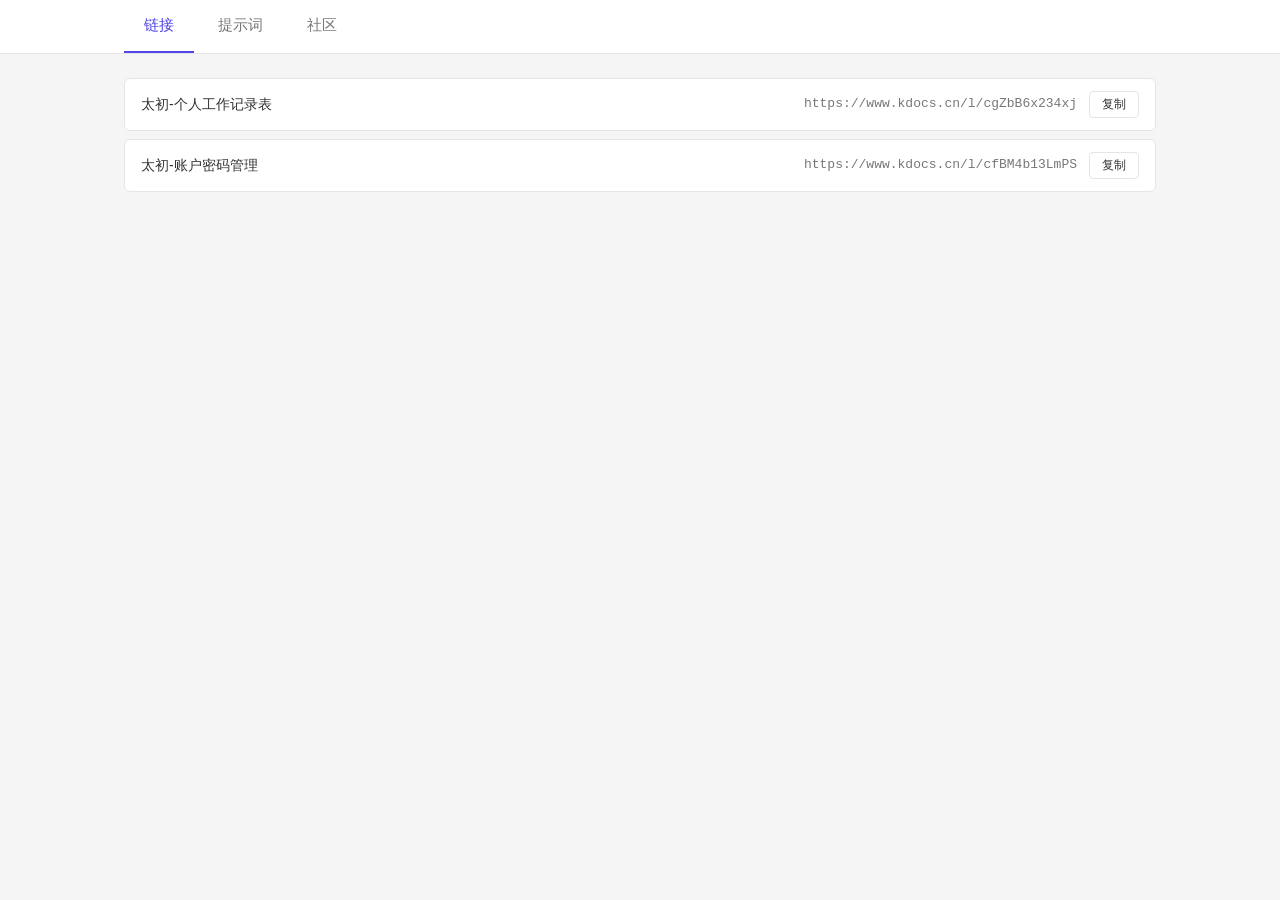
==== index.html @ 7925f476 "添加导航页面及相关数据文件" ====
<!DOCTYPE html>
<html lang="zh-CN">
<head>
  <meta charset="UTF-8">
  <meta name="viewport" content="width=device-width, initial-scale=1.0">
  <title>导航</title>
  <link rel="stylesheet" href="style.css">
</head>
<body>
  <header>
    <nav class="tabs" role="tablist">
      <button class="tab active" data-tab="links" role="tab">链接</button>
      <button class="tab" data-tab="prompts" role="tab">提示词</button>
      <button class="tab" data-tab="communities" role="tab">社区</button>
    </nav>
  </header>

  <main>
    <section id="links" class="panel active"></section>
    <section id="prompts" class="panel"></section>
    <section id="communities" class="panel"></section>
  </main>

  <script src="prompts.js"></script>
  <script src="data.js"></script>
  <script src="script.js"></script>
</body>
</html>
---- style.css ----
* { box-sizing: border-box; margin: 0; padding: 0; }

:root {
  --bg: #f5f5f5;
  --surface: #ffffff;
  --surface-hover: #fafafa;
  --text: #333333;
  --text-muted: #777777;
  --border: #e5e5e5;
  --accent: #4f46e5;
  --ok: #16a34a;
  --err: #dc2626;
}

html, body { height: 100%; }

body {
  font-family: -apple-system, BlinkMacSystemFont, "Segoe UI", "Microsoft YaHei", Roboto, sans-serif;
  background: var(--bg);
  color: var(--text);
  font-size: 14px;
  line-height: 1.6;
}

header {
  background: var(--surface);
  border-bottom: 1px solid var(--border);
  position: sticky;
  top: 0;
  z-index: 10;
}

.tabs {
  max-width: 1080px;
  margin: 0 auto;
  padding: 0 24px;
  display: flex;
  gap: 4px;
}

.tab {
  background: none;
  border: none;
  padding: 16px 20px;
  font-size: 15px;
  color: var(--text-muted);
  cursor: pointer;
  border-bottom: 2px solid transparent;
  font-family: inherit;
  transition: color 0.15s;
}

.tab:hover { color: var(--text); }

.tab.active {
  color: var(--accent);
  border-bottom-color: var(--accent);
  font-weight: 500;
}

main {
  max-width: 1080px;
  margin: 0 auto;
  padding: 24px;
}

.panel { display: none; }
.panel.active { display: block; }

/* ===== 链接 / 社区 ===== */
.link-item {
  display: flex;
  align-items: center;
  gap: 12px;
  padding: 12px 16px;
  background: var(--surface);
  border: 1px solid var(--border);
  border-radius: 6px;
  margin-bottom: 8px;
  transition: border-color 0.15s;
}

.link-item:hover {
  border-color: var(--accent);
}

.link-main {
  flex: 1;
  display: flex;
  align-items: center;
  gap: 16px;
  min-width: 0;
  text-decoration: none;
  color: inherit;
}

.link-name {
  flex-shrink: 0;
  color: var(--text);
  font-weight: 500;
}

.link-main:hover .link-name {
  color: var(--accent);
}

.link-url {
  flex: 1;
  min-width: 0;
  text-align: right;
  color: var(--text-muted);
  font-size: 13px;
  font-family: ui-monospace, SFMono-Regular, Consolas, "Courier New", monospace;
  white-space: nowrap;
  overflow: hidden;
  text-overflow: ellipsis;
}

.link-copy {
  flex-shrink: 0;
}

.empty {
  padding: 40px 16px;
  text-align: center;
  color: var(--text-muted);
}

/* ===== 提示词 ===== */
.category {
  background: var(--surface);
  border: 1px solid var(--border);
  border-radius: 6px;
  margin-bottom: 8px;
  overflow: hidden;
}

.category-header {
  padding: 12px 16px;
  display: flex;
  align-items: center;
  gap: 10px;
  cursor: pointer;
  user-select: none;
}

.category-header:hover { background: var(--surface-hover); }

.arrow {
  color: var(--text-muted);
  font-size: 10px;
  width: 12px;
  display: inline-block;
  flex-shrink: 0;
}

.category-title {
  flex: 1;
  font-weight: 500;
  font-size: 15px;
}

.category-count {
  color: var(--text-muted);
  font-size: 12px;
}

.category-body {
  border-top: 1px solid var(--border);
}

.prompt-item {
  border-bottom: 1px solid var(--border);
}
.prompt-item:last-child { border-bottom: none; }

.prompt-header {
  padding: 10px 16px 10px 38px;
  display: flex;
  align-items: center;
  gap: 10px;
  cursor: pointer;
  user-select: none;
}

.prompt-header:hover { background: var(--surface-hover); }

.prompt-title { flex: 1; }

.prompt-body {
  padding: 0 16px 16px 38px;
}

.prompt-content-wrap {
  position: relative;
}

.copy-btn {
  padding: 4px 12px;
  font-size: 12px;
  background: var(--surface);
  border: 1px solid var(--border);
  border-radius: 4px;
  cursor: pointer;
  color: var(--text);
  font-family: inherit;
  transition: border-color 0.15s, color 0.15s;
}
.copy-btn:hover {
  border-color: var(--accent);
  color: var(--accent);
}
.copy-btn.copied {
  border-color: var(--ok);
  color: var(--ok);
}
.copy-btn.failed {
  border-color: var(--err);
  color: var(--err);
}

.prompt-content-wrap .copy-btn {
  position: absolute;
  top: 8px;
  right: 8px;
  z-index: 2;
}

.prompt-content {
  padding: 16px;
  padding-top: 40px;
  background: var(--surface-hover);
  border: 1px solid var(--border);
  border-radius: 4px;
  font-family: ui-monospace, SFMono-Regular, Consolas, "Courier New", monospace;
  font-size: 13px;
  line-height: 1.6;
  white-space: pre-wrap;
  word-break: break-word;
  overflow-x: auto;
  color: var(--text);
  margin: 0;
}

/* ===== 响应式 ===== */
@media (max-width: 768px) {
  .tabs {
    padding: 0 12px;
  }
  .tab {
    padding: 14px 12px;
    font-size: 14px;
  }
  main {
    padding: 16px 12px;
  }
  .prompt-header {
    padding-left: 32px;
  }
  .prompt-body {
    padding-left: 32px;
  }
  .prompt-content {
    font-size: 12px;
    padding: 12px;
    padding-top: 40px;
  }
  .link-item {
    flex-wrap: wrap;
    gap: 8px;
  }
  .link-main {
    width: 100%;
    flex-direction: column;
    align-items: flex-start;
    gap: 4px;
  }
  .link-url {
    font-size: 12px;
  }
}
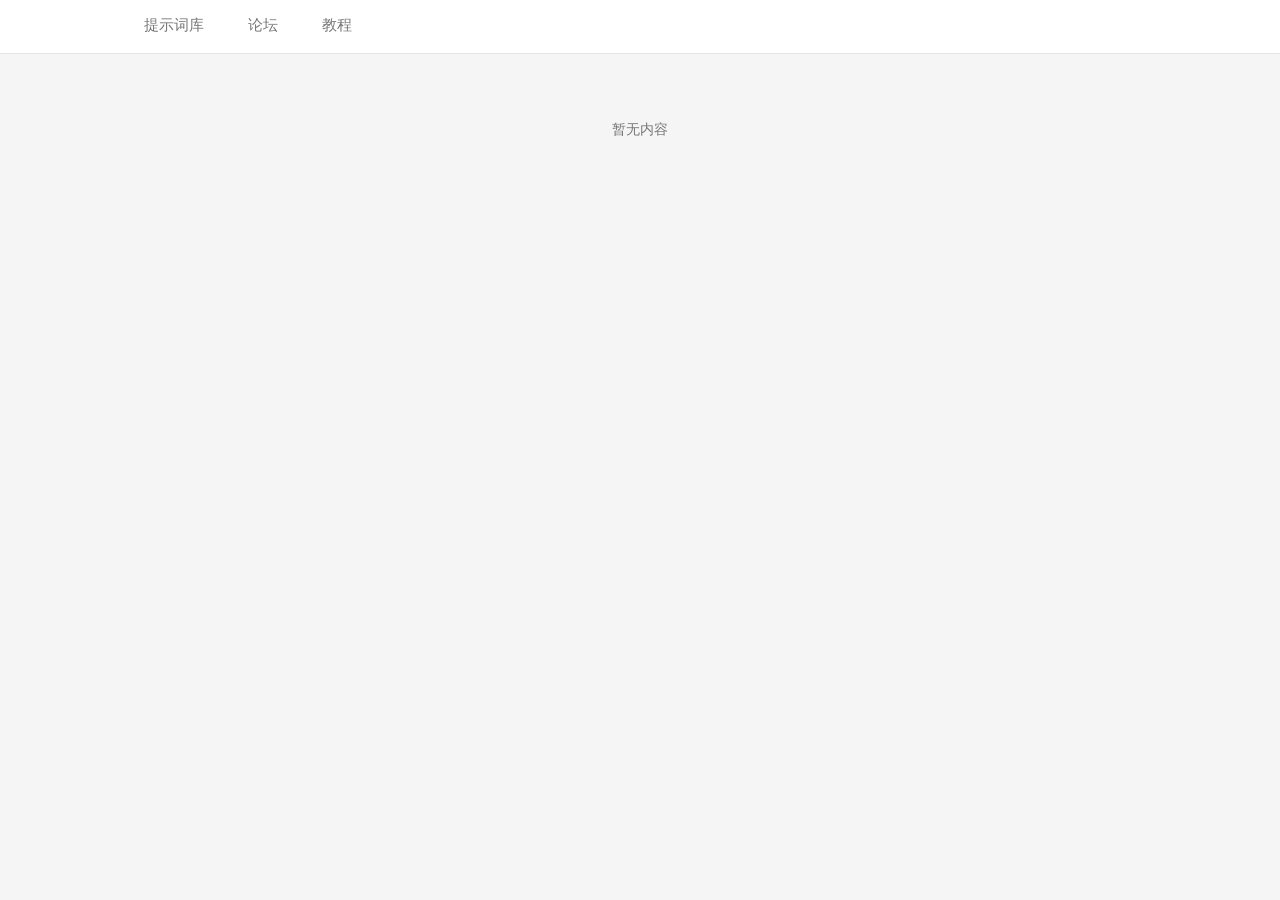
==== commit e4ff060d: "更新数据结构，新增论坛和教程分类，优化提示词内容" ====
--- a/index.html
+++ b/index.html
@@ -9,9 +9,9 @@
 <body>
   <header>
     <nav class="tabs" role="tablist">
-      <button class="tab active" data-tab="links" role="tab">链接</button>
-      <button class="tab" data-tab="prompts" role="tab">提示词</button>
-      <button class="tab" data-tab="communities" role="tab">社区</button>
+      <button class="tab" data-tab="prompts" role="tab">提示词库</button>
+      <button class="tab" data-tab="forum" role="tab">论坛</button>
+      <button class="tab" data-tab="tutorial" role="tab">教程</button>
     </nav>
   </header>
 
--- a/style.css
+++ b/style.css
@@ -219,16 +219,29 @@
   color: var(--err);
 }
 
-.prompt-content-wrap .copy-btn {
-  position: absolute;
-  top: 8px;
-  right: 8px;
-  z-index: 2;
+.prompt-copy-row {
+  display: flex;
+  justify-content: flex-end;
+  margin-top: 6px;
+}
+
+.prompt-content-wrap--multi {
+  margin-bottom: 16px;
+}
+.prompt-content-wrap--multi:last-child {
+  margin-bottom: 0;
+}
+
+.prompt-sub-label {
+  font-size: 12px;
+  font-weight: 500;
+  color: var(--text-muted);
+  margin-bottom: 6px;
+  padding-left: 2px;
 }
 
 .prompt-content {
   padding: 16px;
-  padding-top: 40px;
   background: var(--surface-hover);
   border: 1px solid var(--border);
   border-radius: 4px;
@@ -263,7 +276,6 @@
   .prompt-content {
     font-size: 12px;
     padding: 12px;
-    padding-top: 40px;
   }
   .link-item {
     flex-wrap: wrap;
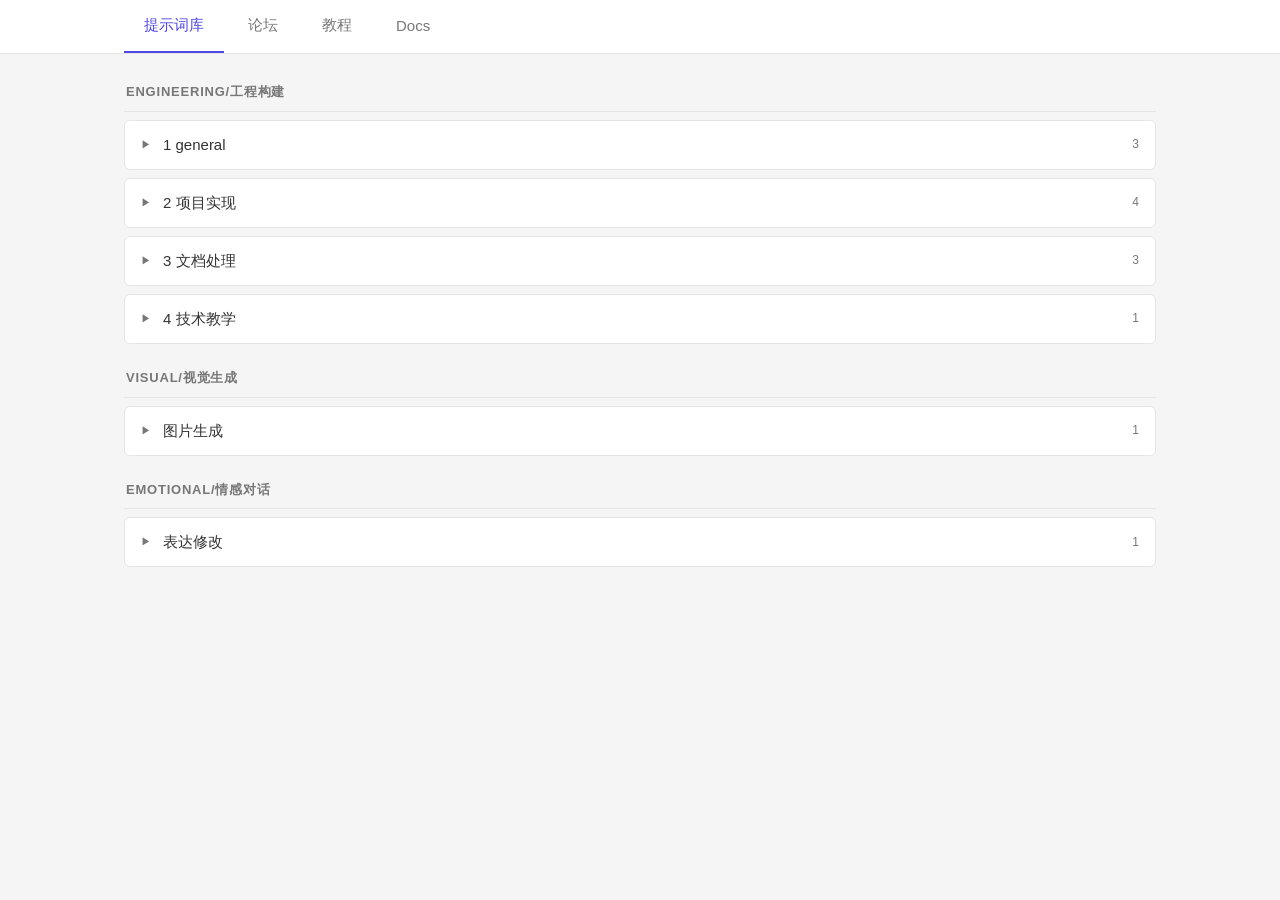
==== commit 4110c228: "优化数据结构，新增文档分类并调整提示词渲染逻辑" ====
--- a/index.html
+++ b/index.html
@@ -12,13 +12,15 @@
       <button class="tab" data-tab="prompts" role="tab">提示词库</button>
       <button class="tab" data-tab="forum" role="tab">论坛</button>
       <button class="tab" data-tab="tutorial" role="tab">教程</button>
+      <button class="tab" data-tab="docs" role="tab">Docs</button>
     </nav>
   </header>
 
   <main>
-    <section id="links" class="panel active"></section>
-    <section id="prompts" class="panel"></section>
-    <section id="communities" class="panel"></section>
+    <section id="prompts" class="panel active"></section>
+    <section id="forum" class="panel"></section>
+    <section id="tutorial" class="panel"></section>
+    <section id="docs" class="panel"></section>
   </main>
 
   <script src="prompts.js"></script>
--- a/style.css
+++ b/style.css
@@ -127,6 +127,21 @@
 }
 
 /* ===== 提示词 ===== */
+.domain {
+  margin-bottom: 20px;
+}
+
+.domain-label {
+  font-size: 13px;
+  font-weight: 600;
+  color: var(--text-muted);
+  text-transform: uppercase;
+  letter-spacing: 0.06em;
+  padding: 4px 2px 8px;
+  border-bottom: 1px solid var(--border);
+  margin-bottom: 8px;
+}
+
 .category {
   background: var(--surface);
   border: 1px solid var(--border);
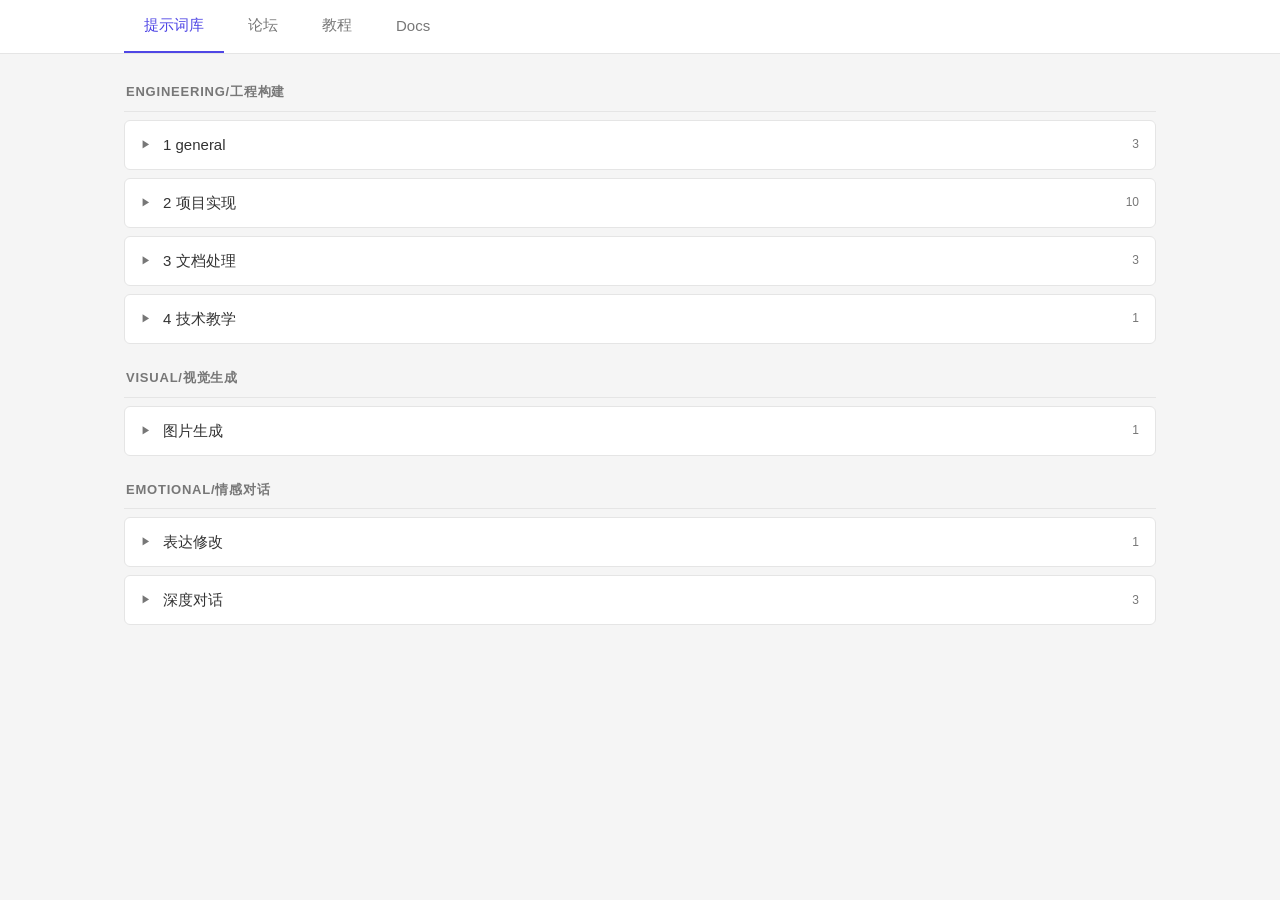
==== commit da1a27b2: "新增情感对话和表达优化提示词，更新数据结构以支持新功能" ====
--- a/index.html
+++ b/index.html
@@ -23,7 +23,13 @@
     <section id="docs" class="panel"></section>
   </main>
 
-  <script src="prompts.js"></script>
+  <script src="prompts/engineering/general.js"></script>
+  <script src="prompts/engineering/project-impl.js"></script>
+  <script src="prompts/engineering/docs.js"></script>
+  <script src="prompts/engineering/tech-teaching.js"></script>
+  <script src="prompts/visual/image-gen.js"></script>
+  <script src="prompts/emotional/expression.js"></script>
+  <script src="prompts/emotional/thought-dialogue.js"></script>
   <script src="data.js"></script>
   <script src="script.js"></script>
 </body>
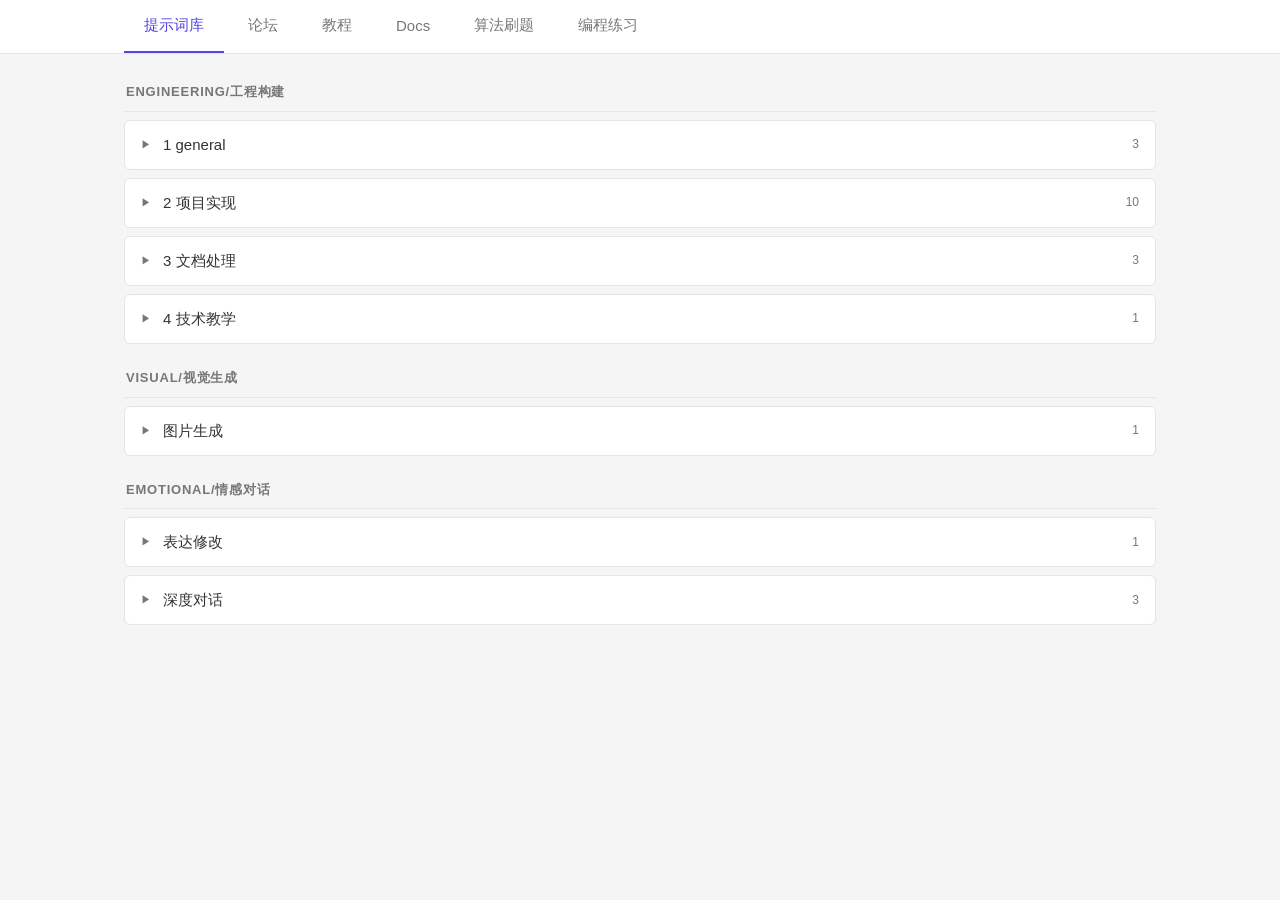
==== commit e9e257f8: "新增算法刷题和编程练习分类，更新数据结构和渲染逻辑以支持新功能" ====
--- a/index.html
+++ b/index.html
@@ -13,6 +13,8 @@
       <button class="tab" data-tab="forum" role="tab">论坛</button>
       <button class="tab" data-tab="tutorial" role="tab">教程</button>
       <button class="tab" data-tab="docs" role="tab">Docs</button>
+      <button class="tab" data-tab="algorithm" role="tab">算法刷题</button>
+      <button class="tab" data-tab="practice" role="tab">编程练习</button>
     </nav>
   </header>
 
@@ -21,6 +23,8 @@
     <section id="forum" class="panel"></section>
     <section id="tutorial" class="panel"></section>
     <section id="docs" class="panel"></section>
+    <section id="algorithm" class="panel"></section>
+    <section id="practice" class="panel"></section>
   </main>
 
   <script src="prompts/engineering/general.js"></script>
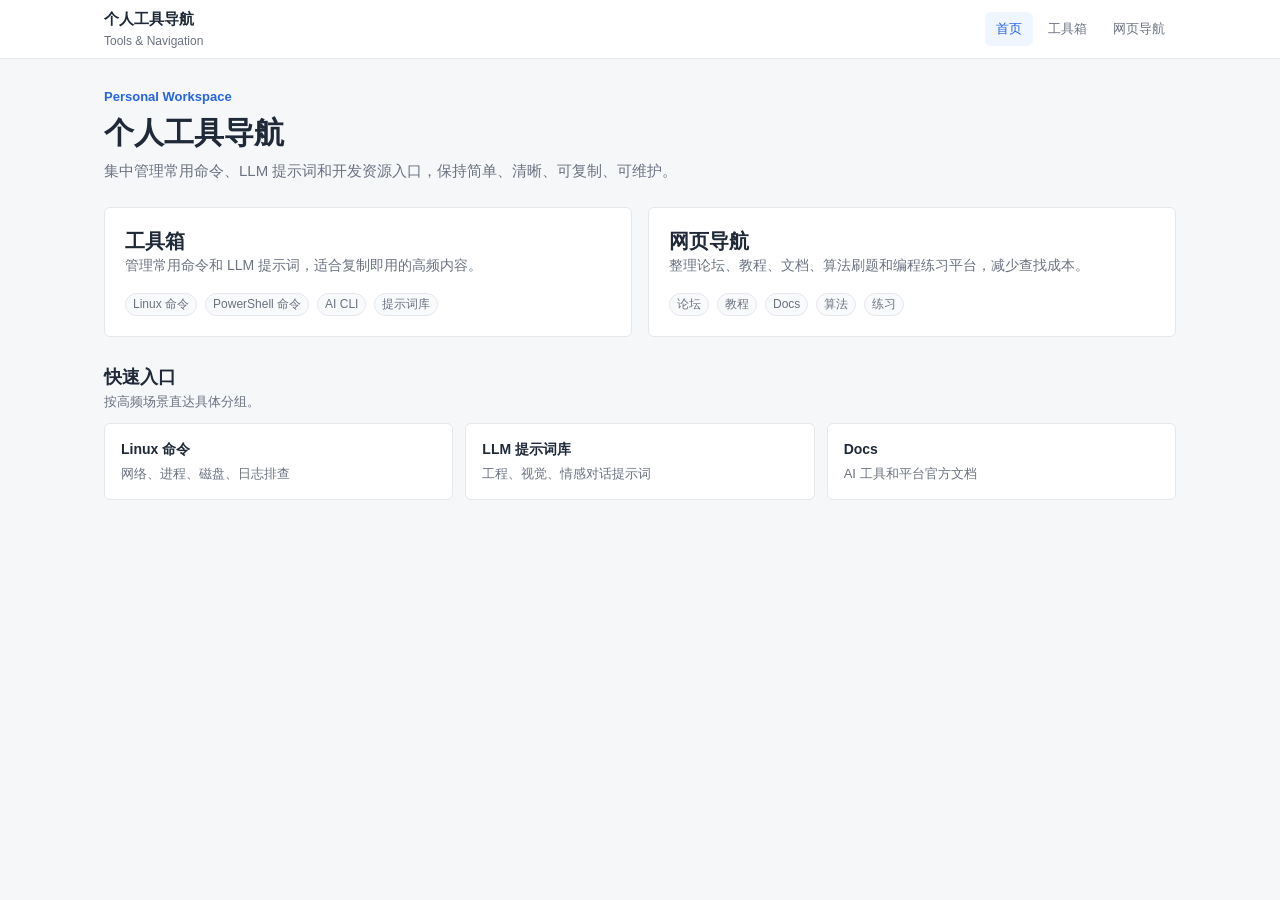
==== commit 076f1410: "refactor: 重构为首页/工具箱/导航三页结构，拆分数据、渲染与样式模块" ====
--- a/index.html
+++ b/index.html
@@ -3,38 +3,86 @@
 <head>
   <meta charset="UTF-8">
   <meta name="viewport" content="width=device-width, initial-scale=1.0">
-  <title>导航</title>
-  <link rel="stylesheet" href="style.css">
+  <title>个人工具导航</title>
+  <link rel="stylesheet" href="css/base.css">
+  <link rel="stylesheet" href="css/layout.css">
+  <link rel="stylesheet" href="css/components.css">
 </head>
-<body>
-  <header>
-    <nav class="tabs" role="tablist">
-      <button class="tab" data-tab="prompts" role="tab">提示词库</button>
-      <button class="tab" data-tab="forum" role="tab">论坛</button>
-      <button class="tab" data-tab="tutorial" role="tab">教程</button>
-      <button class="tab" data-tab="docs" role="tab">Docs</button>
-      <button class="tab" data-tab="algorithm" role="tab">算法刷题</button>
-      <button class="tab" data-tab="practice" role="tab">编程练习</button>
-    </nav>
+<body data-page="home">
+  <header class="app-header">
+    <div class="app-header__inner">
+      <a class="brand" href="index.html">
+        <span class="brand__title">个人工具导航</span>
+        <span class="brand__subtitle">Tools & Navigation</span>
+      </a>
+      <nav class="top-nav" aria-label="主导航">
+        <a class="top-nav__link" href="index.html" data-nav-link>首页</a>
+        <a class="top-nav__link" href="tools.html" data-nav-link>工具箱</a>
+        <a class="top-nav__link" href="nav.html" data-nav-link>网页导航</a>
+      </nav>
+    </div>
   </header>
 
-  <main>
-    <section id="prompts" class="panel active"></section>
-    <section id="forum" class="panel"></section>
-    <section id="tutorial" class="panel"></section>
-    <section id="docs" class="panel"></section>
-    <section id="algorithm" class="panel"></section>
-    <section id="practice" class="panel"></section>
+  <main class="page">
+    <section class="page-hero">
+      <p class="page-kicker">Personal Workspace</p>
+      <h1 class="page-title">个人工具导航</h1>
+      <p class="page-description">集中管理常用命令、LLM 提示词和开发资源入口，保持简单、清晰、可复制、可维护。</p>
+    </section>
+
+    <section class="home-grid" aria-label="主要入口">
+      <a class="entry-card" href="tools.html">
+        <div>
+          <h2 class="entry-card__title">工具箱</h2>
+          <p class="entry-card__desc">管理常用命令和 LLM 提示词，适合复制即用的高频内容。</p>
+        </div>
+        <div class="entry-card__meta">
+          <span class="tag">Linux 命令</span>
+          <span class="tag">PowerShell 命令</span>
+          <span class="tag">AI CLI</span>
+          <span class="tag">提示词库</span>
+        </div>
+      </a>
+
+      <a class="entry-card" href="nav.html">
+        <div>
+          <h2 class="entry-card__title">网页导航</h2>
+          <p class="entry-card__desc">整理论坛、教程、文档、算法刷题和编程练习平台，减少查找成本。</p>
+        </div>
+        <div class="entry-card__meta">
+          <span class="tag">论坛</span>
+          <span class="tag">教程</span>
+          <span class="tag">Docs</span>
+          <span class="tag">算法</span>
+          <span class="tag">练习</span>
+        </div>
+      </a>
+    </section>
+
+    <section aria-labelledby="quick-title">
+      <div class="section-header">
+        <div>
+          <h2 class="section-header__title" id="quick-title">快速入口</h2>
+          <p class="section-header__desc">按高频场景直达具体分组。</p>
+        </div>
+      </div>
+      <div class="quick-grid">
+        <a class="quick-card" href="tools.html#command-linux">
+          <span class="quick-card__title">Linux 命令</span>
+          <span class="quick-card__desc">网络、进程、磁盘、日志排查</span>
+        </a>
+        <a class="quick-card" href="tools.html#prompt-engineering">
+          <span class="quick-card__title">LLM 提示词库</span>
+          <span class="quick-card__desc">工程、视觉、情感对话提示词</span>
+        </a>
+        <a class="quick-card" href="nav.html#docs">
+          <span class="quick-card__title">Docs</span>
+          <span class="quick-card__desc">AI 工具和平台官方文档</span>
+        </a>
+      </div>
+    </section>
   </main>
 
-  <script src="prompts/engineering/general.js"></script>
-  <script src="prompts/engineering/project-impl.js"></script>
-  <script src="prompts/engineering/docs.js"></script>
-  <script src="prompts/engineering/tech-teaching.js"></script>
-  <script src="prompts/visual/image-gen.js"></script>
-  <script src="prompts/emotional/expression.js"></script>
-  <script src="prompts/emotional/thought-dialogue.js"></script>
-  <script src="data.js"></script>
-  <script src="script.js"></script>
+  <script src="js/app.js"></script>
 </body>
 </html>
--- a/css/base.css
+++ b/css/base.css
@@ -0,0 +1,73 @@
+* {
+  box-sizing: border-box;
+}
+
+html {
+  min-height: 100%;
+  scroll-behavior: smooth;
+}
+
+body {
+  min-height: 100%;
+  margin: 0;
+  background: var(--bg);
+  color: var(--text);
+  font-family: -apple-system, BlinkMacSystemFont, "Segoe UI", "Microsoft YaHei", Roboto, sans-serif;
+  font-size: 14px;
+  line-height: 1.6;
+}
+
+:root {
+  --bg: #f6f7f9;
+  --surface: #ffffff;
+  --surface-muted: #f9fafb;
+  --surface-hover: #f3f6fb;
+  --text: #1f2937;
+  --text-muted: #6b7280;
+  --text-subtle: #9ca3af;
+  --border: #e5e7eb;
+  --border-strong: #d1d5db;
+  --accent: #2563eb;
+  --accent-soft: #eff6ff;
+  --ok: #16a34a;
+  --err: #dc2626;
+  --code-bg: #111827;
+  --code-text: #f9fafb;
+  --radius: 6px;
+  --page-width: 1120px;
+}
+
+a {
+  color: inherit;
+  text-decoration: none;
+}
+
+button,
+input {
+  font: inherit;
+}
+
+button {
+  cursor: pointer;
+}
+
+code,
+pre {
+  font-family: ui-monospace, SFMono-Regular, Consolas, "Liberation Mono", "Courier New", monospace;
+}
+
+pre {
+  margin: 0;
+}
+
+.sr-only {
+  position: absolute;
+  width: 1px;
+  height: 1px;
+  padding: 0;
+  margin: -1px;
+  overflow: hidden;
+  clip: rect(0, 0, 0, 0);
+  white-space: nowrap;
+  border: 0;
+}
--- a/css/layout.css
+++ b/css/layout.css
@@ -0,0 +1,225 @@
+.app-header {
+  position: sticky;
+  top: 0;
+  z-index: 20;
+  background: rgba(255, 255, 255, 0.96);
+  border-bottom: 1px solid var(--border);
+}
+
+.app-header__inner {
+  max-width: var(--page-width);
+  min-height: 58px;
+  margin: 0 auto;
+  padding: 0 24px;
+  display: flex;
+  align-items: center;
+  justify-content: space-between;
+  gap: 24px;
+}
+
+.brand {
+  display: flex;
+  flex-direction: column;
+  gap: 1px;
+}
+
+.brand__title {
+  font-size: 15px;
+  font-weight: 700;
+  color: var(--text);
+}
+
+.brand__subtitle {
+  font-size: 12px;
+  color: var(--text-muted);
+}
+
+.top-nav {
+  display: flex;
+  align-items: center;
+  gap: 4px;
+}
+
+.top-nav__link {
+  padding: 7px 11px;
+  border-radius: var(--radius);
+  color: var(--text-muted);
+  font-size: 13px;
+}
+
+.top-nav__link:hover,
+.top-nav__link.is-active {
+  color: var(--accent);
+  background: var(--accent-soft);
+}
+
+.page {
+  max-width: var(--page-width);
+  margin: 0 auto;
+  padding: 28px 24px 44px;
+}
+
+.page-hero {
+  margin-bottom: 24px;
+}
+
+.page-hero--compact {
+  margin-bottom: 20px;
+}
+
+.page-kicker {
+  margin: 0 0 6px;
+  color: var(--accent);
+  font-size: 13px;
+  font-weight: 700;
+}
+
+.page-title {
+  margin: 0;
+  font-size: 30px;
+  line-height: 1.25;
+  letter-spacing: 0;
+}
+
+.page-description {
+  max-width: 680px;
+  margin: 8px 0 0;
+  color: var(--text-muted);
+  font-size: 15px;
+}
+
+.home-grid {
+  display: grid;
+  grid-template-columns: repeat(2, minmax(0, 1fr));
+  gap: 16px;
+  margin-bottom: 28px;
+}
+
+.quick-grid {
+  display: grid;
+  grid-template-columns: repeat(3, minmax(0, 1fr));
+  gap: 12px;
+}
+
+.tool-layout {
+  display: grid;
+  grid-template-columns: 220px minmax(0, 1fr);
+  gap: 20px;
+  align-items: start;
+}
+
+.sidebar {
+  position: sticky;
+  top: 78px;
+  background: var(--surface);
+  border: 1px solid var(--border);
+  border-radius: var(--radius);
+  padding: 12px;
+}
+
+.sidebar__group + .sidebar__group {
+  margin-top: 16px;
+  padding-top: 14px;
+  border-top: 1px solid var(--border);
+}
+
+.sidebar__title {
+  margin: 0 0 8px;
+  color: var(--text-muted);
+  font-size: 12px;
+  font-weight: 700;
+}
+
+.sidebar__link {
+  display: block;
+  width: 100%;
+  padding: 7px 9px;
+  border-radius: var(--radius);
+  color: var(--text-muted);
+  font-size: 13px;
+}
+
+.sidebar__link:hover,
+.sidebar__link.is-active {
+  color: var(--accent);
+  background: var(--accent-soft);
+}
+
+.content-stack {
+  display: flex;
+  flex-direction: column;
+  gap: 20px;
+}
+
+.section {
+  scroll-margin-top: 78px;
+}
+
+.section + .section {
+  margin-top: 26px;
+}
+
+.nav-section + .nav-section {
+  margin-top: 30px;
+}
+
+.card-grid {
+  display: grid;
+  grid-template-columns: repeat(2, minmax(0, 1fr));
+  gap: 12px;
+}
+
+@media (max-width: 860px) {
+  .app-header__inner {
+    padding: 0 16px;
+    align-items: flex-start;
+    flex-direction: column;
+    gap: 8px;
+    padding-top: 10px;
+    padding-bottom: 10px;
+  }
+
+  .top-nav {
+    width: 100%;
+    overflow-x: auto;
+  }
+
+  .page {
+    padding: 22px 16px 36px;
+  }
+
+  .page-title {
+    font-size: 24px;
+  }
+
+  .home-grid,
+  .quick-grid,
+  .card-grid {
+    grid-template-columns: 1fr;
+  }
+
+  .tool-layout {
+    grid-template-columns: 1fr;
+  }
+
+  .sidebar {
+    position: static;
+  }
+
+  .sidebar__group {
+    display: flex;
+    flex-wrap: wrap;
+    align-items: center;
+    gap: 8px;
+  }
+
+  .sidebar__title {
+    width: 100%;
+    margin-bottom: 0;
+  }
+
+  .sidebar__link {
+    width: auto;
+    border: 1px solid var(--border);
+  }
+}
--- a/css/components.css
+++ b/css/components.css
@@ -0,0 +1,369 @@
+.search-box {
+  position: relative;
+  margin-top: 16px;
+}
+
+.search-box__input {
+  width: 100%;
+  min-height: 42px;
+  padding: 9px 12px;
+  border: 1px solid var(--border);
+  border-radius: var(--radius);
+  background: var(--surface);
+  color: var(--text);
+  outline: none;
+}
+
+.search-box__input:focus {
+  border-color: var(--accent);
+  box-shadow: 0 0 0 3px var(--accent-soft);
+}
+
+.entry-card,
+.quick-card,
+.link-card,
+.command-card,
+.prompt-group,
+.empty-state {
+  background: var(--surface);
+  border: 1px solid var(--border);
+  border-radius: var(--radius);
+}
+
+.entry-card {
+  padding: 20px;
+  display: flex;
+  flex-direction: column;
+  gap: 16px;
+}
+
+.entry-card__title {
+  margin: 0;
+  font-size: 20px;
+  line-height: 1.3;
+}
+
+.entry-card__desc {
+  margin: 0;
+  color: var(--text-muted);
+}
+
+.entry-card__meta {
+  display: flex;
+  flex-wrap: wrap;
+  gap: 8px;
+}
+
+.quick-card {
+  padding: 14px 16px;
+}
+
+.quick-card:hover,
+.entry-card:hover,
+.link-card:hover,
+.command-card:hover {
+  border-color: var(--border-strong);
+}
+
+.quick-card__title {
+  display: block;
+  margin-bottom: 4px;
+  font-weight: 700;
+}
+
+.quick-card__desc {
+  display: block;
+  color: var(--text-muted);
+  font-size: 13px;
+}
+
+.section-header {
+  display: flex;
+  align-items: flex-end;
+  justify-content: space-between;
+  gap: 16px;
+  margin-bottom: 10px;
+}
+
+.section-header__title {
+  margin: 0;
+  font-size: 18px;
+  line-height: 1.35;
+}
+
+.section-header__desc {
+  margin: 3px 0 0;
+  color: var(--text-muted);
+  font-size: 13px;
+}
+
+.section-header__count {
+  color: var(--text-muted);
+  font-size: 12px;
+  white-space: nowrap;
+}
+
+.link-card {
+  padding: 16px;
+  min-width: 0;
+}
+
+.link-card__main {
+  display: block;
+  min-width: 0;
+}
+
+.link-card__title {
+  display: block;
+  margin-bottom: 4px;
+  font-size: 16px;
+  font-weight: 700;
+}
+
+.link-card__desc {
+  margin: 0 0 10px;
+  color: var(--text-muted);
+  font-size: 13px;
+}
+
+.link-card__url {
+  display: block;
+  max-width: 100%;
+  color: var(--text-subtle);
+  font-size: 12px;
+  overflow: hidden;
+  text-overflow: ellipsis;
+  white-space: nowrap;
+}
+
+.link-card__actions {
+  display: flex;
+  align-items: center;
+  gap: 8px;
+  margin-top: 14px;
+}
+
+.command-card {
+  padding: 15px;
+}
+
+.command-card + .command-card {
+  margin-top: 10px;
+}
+
+.command-card__top {
+  display: flex;
+  align-items: flex-start;
+  justify-content: space-between;
+  gap: 12px;
+  margin-bottom: 10px;
+}
+
+.command-card__title {
+  margin: 0 0 3px;
+  font-size: 15px;
+}
+
+.command-card__desc {
+  margin: 0;
+  color: var(--text-muted);
+  font-size: 13px;
+}
+
+.code-row {
+  display: flex;
+  align-items: stretch;
+  gap: 8px;
+}
+
+.code-row__content {
+  flex: 1;
+  min-width: 0;
+  padding: 10px 12px;
+  border-radius: var(--radius);
+  background: var(--code-bg);
+  color: var(--code-text);
+  overflow-x: auto;
+  white-space: pre;
+}
+
+.tag {
+  display: inline-flex;
+  align-items: center;
+  min-height: 20px;
+  padding: 1px 7px;
+  border: 1px solid var(--border);
+  border-radius: 999px;
+  color: var(--text-muted);
+  background: var(--surface-muted);
+  font-size: 12px;
+}
+
+.btn {
+  display: inline-flex;
+  align-items: center;
+  justify-content: center;
+  min-height: 32px;
+  padding: 5px 11px;
+  border: 1px solid var(--border);
+  border-radius: var(--radius);
+  background: var(--surface);
+  color: var(--text);
+  font-size: 13px;
+  line-height: 1.4;
+}
+
+.btn:hover {
+  border-color: var(--accent);
+  color: var(--accent);
+}
+
+.btn--primary {
+  border-color: var(--accent);
+  background: var(--accent);
+  color: #ffffff;
+}
+
+.btn--primary:hover {
+  background: #1d4ed8;
+  color: #ffffff;
+}
+
+.btn.copied {
+  border-color: var(--ok);
+  color: var(--ok);
+}
+
+.btn.failed {
+  border-color: var(--err);
+  color: var(--err);
+}
+
+.prompt-group {
+  overflow: hidden;
+}
+
+.prompt-group + .prompt-group {
+  margin-top: 10px;
+}
+
+.prompt-group__header,
+.prompt-item__header {
+  width: 100%;
+  display: flex;
+  align-items: center;
+  gap: 10px;
+  border: 0;
+  background: transparent;
+  color: var(--text);
+  text-align: left;
+}
+
+.prompt-group__header {
+  padding: 12px 14px;
+}
+
+.prompt-group__header:hover,
+.prompt-item__header:hover {
+  background: var(--surface-hover);
+}
+
+.prompt-group__title,
+.prompt-item__title {
+  flex: 1;
+  min-width: 0;
+  font-weight: 700;
+}
+
+.prompt-group__count {
+  color: var(--text-muted);
+  font-size: 12px;
+}
+
+.prompt-group__body {
+  border-top: 1px solid var(--border);
+}
+
+.prompt-item + .prompt-item {
+  border-top: 1px solid var(--border);
+}
+
+.prompt-item__header {
+  padding: 10px 14px 10px 32px;
+}
+
+.prompt-item__body {
+  padding: 0 14px 14px 32px;
+}
+
+.prompt-content-block + .prompt-content-block {
+  margin-top: 14px;
+}
+
+.prompt-content-label {
+  margin: 0 0 6px;
+  color: var(--text-muted);
+  font-size: 12px;
+  font-weight: 700;
+}
+
+.prompt-content {
+  max-height: 420px;
+  padding: 13px;
+  border: 1px solid var(--border);
+  border-radius: var(--radius);
+  background: var(--surface-muted);
+  color: var(--text);
+  overflow: auto;
+  white-space: pre-wrap;
+  word-break: break-word;
+}
+
+.prompt-actions {
+  display: flex;
+  justify-content: flex-end;
+  margin-top: 8px;
+}
+
+.disclosure-icon {
+  width: 14px;
+  color: var(--text-muted);
+  font-size: 11px;
+  line-height: 1;
+}
+
+.empty-state {
+  padding: 28px 16px;
+  color: var(--text-muted);
+  text-align: center;
+}
+
+@media (max-width: 640px) {
+  .section-header {
+    align-items: flex-start;
+    flex-direction: column;
+    gap: 4px;
+  }
+
+  .command-card__top,
+  .code-row {
+    flex-direction: column;
+  }
+
+  .code-row__content {
+    white-space: pre-wrap;
+    word-break: break-word;
+  }
+
+  .link-card__actions {
+    flex-wrap: wrap;
+  }
+
+  .prompt-item__header {
+    padding-left: 18px;
+  }
+
+  .prompt-item__body {
+    padding-left: 18px;
+  }
+}
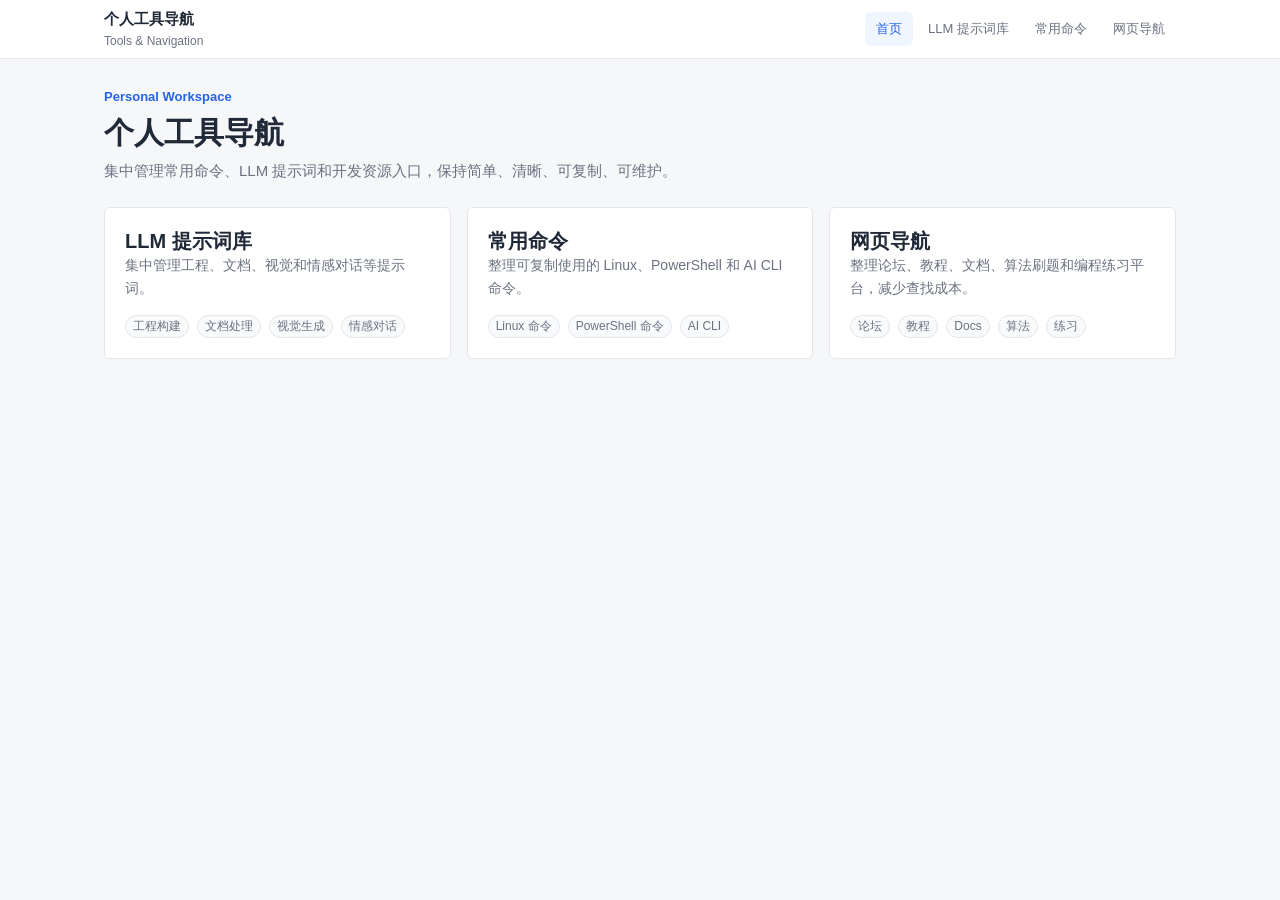
==== commit 716d3a5b: "feat(commands): 新增常用命令页面，包含Linux、PowerShell和AI CLI命令的整理与导航；更新首页和导航以链接至新页面" ====
--- a/index.html
+++ b/index.html
@@ -17,7 +17,8 @@
       </a>
       <nav class="top-nav" aria-label="主导航">
         <a class="top-nav__link" href="index.html" data-nav-link>首页</a>
-        <a class="top-nav__link" href="tools.html" data-nav-link>工具箱</a>
+        <a class="top-nav__link" href="prompts.html" data-nav-link>LLM 提示词库</a>
+        <a class="top-nav__link" href="commands.html" data-nav-link>常用命令</a>
         <a class="top-nav__link" href="nav.html" data-nav-link>网页导航</a>
       </nav>
     </div>
@@ -31,16 +32,28 @@
     </section>
 
     <section class="home-grid" aria-label="主要入口">
-      <a class="entry-card" href="tools.html">
+      <a class="entry-card" href="prompts.html">
         <div>
-          <h2 class="entry-card__title">工具箱</h2>
-          <p class="entry-card__desc">管理常用命令和 LLM 提示词，适合复制即用的高频内容。</p>
+          <h2 class="entry-card__title">LLM 提示词库</h2>
+          <p class="entry-card__desc">集中管理工程、文档、视觉和情感对话等提示词。</p>
+        </div>
+        <div class="entry-card__meta">
+          <span class="tag">工程构建</span>
+          <span class="tag">文档处理</span>
+          <span class="tag">视觉生成</span>
+          <span class="tag">情感对话</span>
+        </div>
+      </a>
+
+      <a class="entry-card" href="commands.html">
+        <div>
+          <h2 class="entry-card__title">常用命令</h2>
+          <p class="entry-card__desc">整理可复制使用的 Linux、PowerShell 和 AI CLI 命令。</p>
         </div>
         <div class="entry-card__meta">
           <span class="tag">Linux 命令</span>
           <span class="tag">PowerShell 命令</span>
           <span class="tag">AI CLI</span>
-          <span class="tag">提示词库</span>
         </div>
       </a>
 
@@ -58,29 +71,6 @@
         </div>
       </a>
     </section>
-
-    <section aria-labelledby="quick-title">
-      <div class="section-header">
-        <div>
-          <h2 class="section-header__title" id="quick-title">快速入口</h2>
-          <p class="section-header__desc">按高频场景直达具体分组。</p>
-        </div>
-      </div>
-      <div class="quick-grid">
-        <a class="quick-card" href="tools.html#command-linux">
-          <span class="quick-card__title">Linux 命令</span>
-          <span class="quick-card__desc">网络、进程、磁盘、日志排查</span>
-        </a>
-        <a class="quick-card" href="tools.html#prompt-engineering">
-          <span class="quick-card__title">LLM 提示词库</span>
-          <span class="quick-card__desc">工程、视觉、情感对话提示词</span>
-        </a>
-        <a class="quick-card" href="nav.html#docs">
-          <span class="quick-card__title">Docs</span>
-          <span class="quick-card__desc">AI 工具和平台官方文档</span>
-        </a>
-      </div>
-    </section>
   </main>
 
   <script src="js/app.js"></script>
--- a/css/base.css
+++ b/css/base.css
@@ -42,8 +42,7 @@
   text-decoration: none;
 }
 
-button,
-input {
+button {
   font: inherit;
 }
 
@@ -59,15 +58,3 @@
 pre {
   margin: 0;
 }
-
-.sr-only {
-  position: absolute;
-  width: 1px;
-  height: 1px;
-  padding: 0;
-  margin: -1px;
-  overflow: hidden;
-  clip: rect(0, 0, 0, 0);
-  white-space: nowrap;
-  border: 0;
-}
--- a/css/layout.css
+++ b/css/layout.css
@@ -90,15 +90,9 @@
 
 .home-grid {
   display: grid;
-  grid-template-columns: repeat(2, minmax(0, 1fr));
+  grid-template-columns: repeat(3, minmax(0, 1fr));
   gap: 16px;
   margin-bottom: 28px;
-}
-
-.quick-grid {
-  display: grid;
-  grid-template-columns: repeat(3, minmax(0, 1fr));
-  gap: 12px;
 }
 
 .tool-layout {
@@ -193,7 +187,6 @@
   }
 
   .home-grid,
-  .quick-grid,
   .card-grid {
     grid-template-columns: 1fr;
   }
--- a/css/components.css
+++ b/css/components.css
@@ -1,30 +1,7 @@
-.search-box {
-  position: relative;
-  margin-top: 16px;
-}
-
-.search-box__input {
-  width: 100%;
-  min-height: 42px;
-  padding: 9px 12px;
-  border: 1px solid var(--border);
-  border-radius: var(--radius);
-  background: var(--surface);
-  color: var(--text);
-  outline: none;
-}
-
-.search-box__input:focus {
-  border-color: var(--accent);
-  box-shadow: 0 0 0 3px var(--accent-soft);
-}
-
 .entry-card,
-.quick-card,
 .link-card,
 .command-card,
-.prompt-group,
-.empty-state {
+.prompt-item {
   background: var(--surface);
   border: 1px solid var(--border);
   border-radius: var(--radius);
@@ -54,27 +31,10 @@
   gap: 8px;
 }
 
-.quick-card {
-  padding: 14px 16px;
-}
-
-.quick-card:hover,
 .entry-card:hover,
 .link-card:hover,
 .command-card:hover {
   border-color: var(--border-strong);
-}
-
-.quick-card__title {
-  display: block;
-  margin-bottom: 4px;
-  font-weight: 700;
-}
-
-.quick-card__desc {
-  display: block;
-  color: var(--text-muted);
-  font-size: 13px;
 }
 
 .section-header {
@@ -239,15 +199,14 @@
   color: var(--err);
 }
 
-.prompt-group {
+.prompt-item {
   overflow: hidden;
 }
 
-.prompt-group + .prompt-group {
+.prompt-item + .prompt-item {
   margin-top: 10px;
 }
 
-.prompt-group__header,
 .prompt-item__header {
   width: 100%;
   display: flex;
@@ -257,43 +216,21 @@
   background: transparent;
   color: var(--text);
   text-align: left;
-}
-
-.prompt-group__header {
   padding: 12px 14px;
 }
 
-.prompt-group__header:hover,
 .prompt-item__header:hover {
   background: var(--surface-hover);
 }
 
-.prompt-group__title,
 .prompt-item__title {
   flex: 1;
   min-width: 0;
   font-weight: 700;
 }
 
-.prompt-group__count {
-  color: var(--text-muted);
-  font-size: 12px;
-}
-
-.prompt-group__body {
-  border-top: 1px solid var(--border);
-}
-
-.prompt-item + .prompt-item {
-  border-top: 1px solid var(--border);
-}
-
-.prompt-item__header {
-  padding: 10px 14px 10px 32px;
-}
-
 .prompt-item__body {
-  padding: 0 14px 14px 32px;
+  padding: 0 14px 14px;
 }
 
 .prompt-content-block + .prompt-content-block {
@@ -332,12 +269,6 @@
   line-height: 1;
 }
 
-.empty-state {
-  padding: 28px 16px;
-  color: var(--text-muted);
-  text-align: center;
-}
-
 @media (max-width: 640px) {
   .section-header {
     align-items: flex-start;
@@ -358,12 +289,4 @@
   .link-card__actions {
     flex-wrap: wrap;
   }
-
-  .prompt-item__header {
-    padding-left: 18px;
-  }
-
-  .prompt-item__body {
-    padding-left: 18px;
-  }
-}
+}
